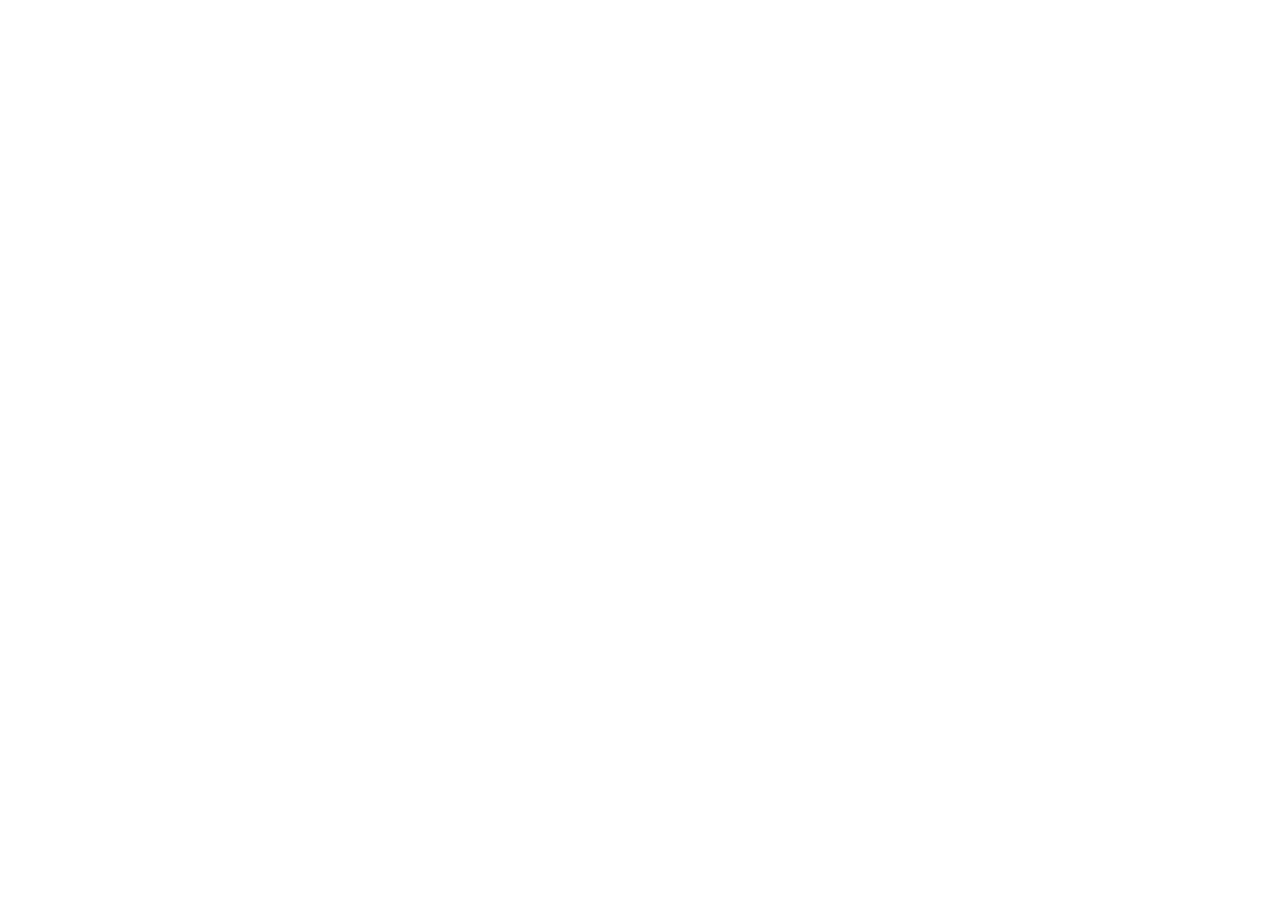
==== hfe-peapod/index.html @ a052212f "Add HFE Peapod redirect" ====
<!doctype html>
<html lang="en">
  <head>
    <meta charset="utf-8">
    <meta http-equiv="refresh" content="0; url=https://d1j7v5u0jmb8lf.cloudfront.net/">
    <meta name="robots" content="noindex">
    <title>HFE Peapod</title>
    <script>location.replace("https://d1j7v5u0jmb8lf.cloudfront.net/");</script>
  </head>
  <body>
    <p>Opening <a href="https://d1j7v5u0jmb8lf.cloudfront.net/">HFE Peapod</a>…</p>
  </body>
</html>
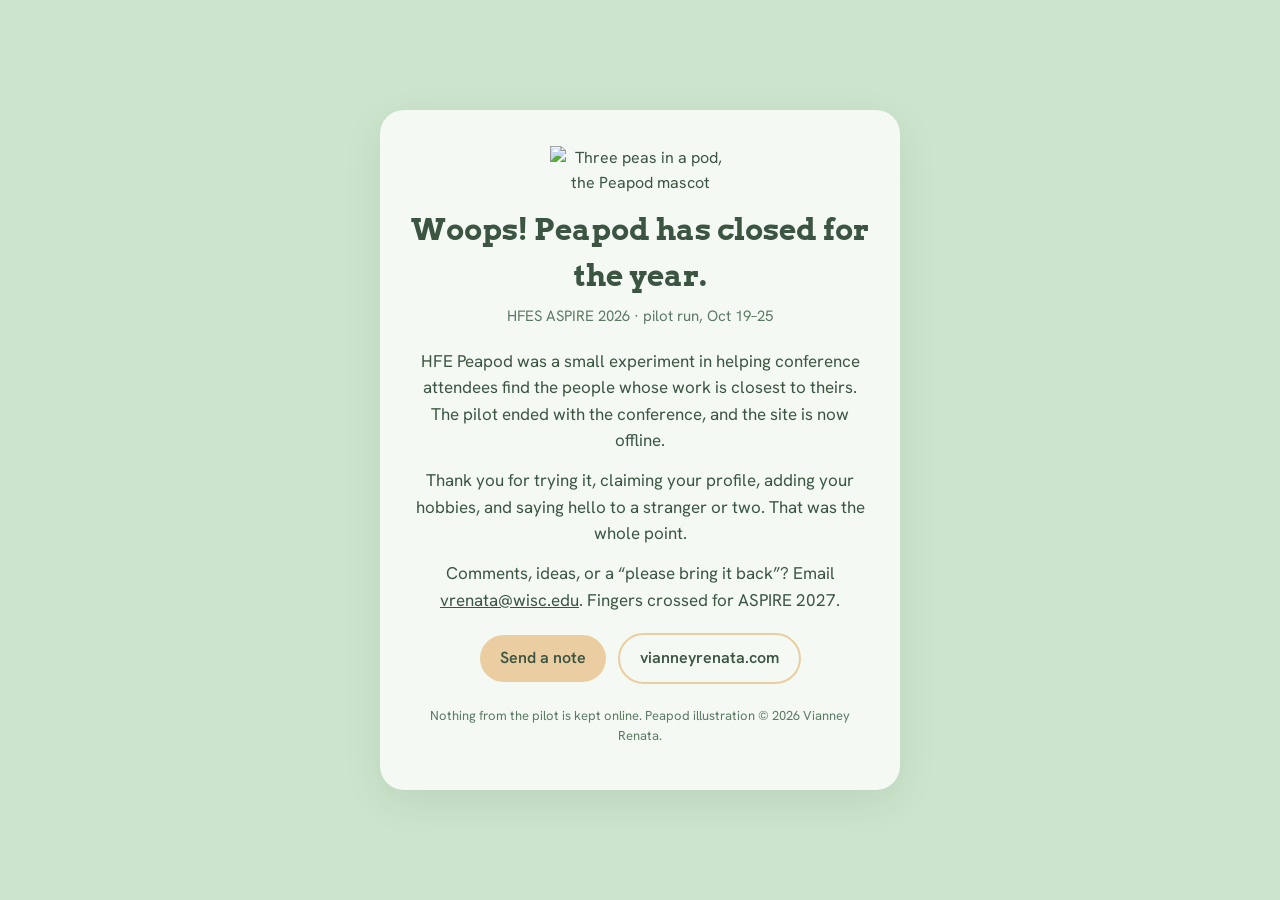
==== commit 2dab122a: "HFE Peapod: closing page after the ASPIRE 2026 pilot (replaces the redirect) Co-Authored-By: Claude " ====
--- a/hfe-peapod/index.html
+++ b/hfe-peapod/index.html
@@ -1,13 +1,40 @@
 <!doctype html>
 <html lang="en">
-  <head>
-    <meta charset="utf-8">
-    <meta http-equiv="refresh" content="0; url=https://d1j7v5u0jmb8lf.cloudfront.net/">
-    <meta name="robots" content="noindex">
-    <title>HFE Peapod</title>
-    <script>location.replace("https://d1j7v5u0jmb8lf.cloudfront.net/");</script>
-  </head>
-  <body>
-    <p>Opening <a href="https://d1j7v5u0jmb8lf.cloudfront.net/">HFE Peapod</a>…</p>
-  </body>
+<head>
+<meta charset="utf-8">
+<meta name="viewport" content="width=device-width, initial-scale=1.0">
+<meta name="robots" content="noindex">
+<title>HFE Peapod — thank you, ASPIRE 2026</title>
+<link rel="preconnect" href="https://fonts.googleapis.com">
+<link rel="preconnect" href="https://fonts.gstatic.com" crossorigin>
+<link href="https://fonts.googleapis.com/css2?family=Arvo:wght@400;700&family=Hanken+Grotesk:wght@400;600&display=swap" rel="stylesheet">
+<style>
+  :root{--bg:#cce4cc;--ink:#3b5542;--card:#f4f9f4;--tan:#eaceA2;--tan2:#ecb865;--muted:#5d7a65}
+  *{box-sizing:border-box}
+  body{margin:0;min-height:100vh;display:flex;align-items:center;justify-content:center;padding:24px;background:var(--bg);color:var(--ink);font-family:'Hanken Grotesk',system-ui,sans-serif;line-height:1.55}
+  .card{max-width:520px;width:100%;background:var(--card);border-radius:24px;padding:36px 30px 30px;text-align:center;box-shadow:0 12px 40px rgba(0,0,0,.08)}
+  img{width:180px;max-width:60%;height:auto;display:block;margin:0 auto 10px}
+  h1{font-family:'Arvo',serif;font-size:30px;margin:0 0 6px}
+  .sub{color:var(--muted);margin:0 0 20px;font-size:15px}
+  p{margin:0 0 14px;font-size:17px}
+  a{color:inherit}
+  .btn{display:inline-block;background:var(--tan);color:var(--ink);text-decoration:none;font-weight:600;border-radius:999px;padding:11px 20px;margin:6px 4px 0}
+  .btn:hover{background:var(--tan2)}
+  .btn.ghost{background:transparent;border:2px solid var(--tan)}
+  .foot{margin-top:22px;font-size:13px;color:var(--muted)}
+</style>
+</head>
+<body>
+  <main class="card">
+    <img src="peapod.png" alt="Three peas in a pod, the Peapod mascot">
+    <h1>Woops! Peapod has closed for the year.</h1>
+    <p class="sub">HFES ASPIRE 2026 · pilot run, Oct 19–25</p>
+    <p>HFE Peapod was a small experiment in helping conference attendees find the people whose work is closest to theirs. The pilot ended with the conference, and the site is now offline.</p>
+    <p>Thank you for trying it, claiming your profile, adding your hobbies, and saying hello to a stranger or two. That was the whole point.</p>
+    <p>Comments, ideas, or a “please bring it back”? Email <a href="mailto:vrenata@wisc.edu?subject=HFE%20Peapod">vrenata@wisc.edu</a>. Fingers crossed for ASPIRE 2027.</p>
+    <a class="btn" href="mailto:vrenata@wisc.edu?subject=HFE%20Peapod">Send a note</a>
+    <a class="btn ghost" href="https://vianneyrenata.com/">vianneyrenata.com</a>
+    <p class="foot">Nothing from the pilot is kept online. Peapod illustration © 2026 Vianney Renata.</p>
+  </main>
+</body>
 </html>
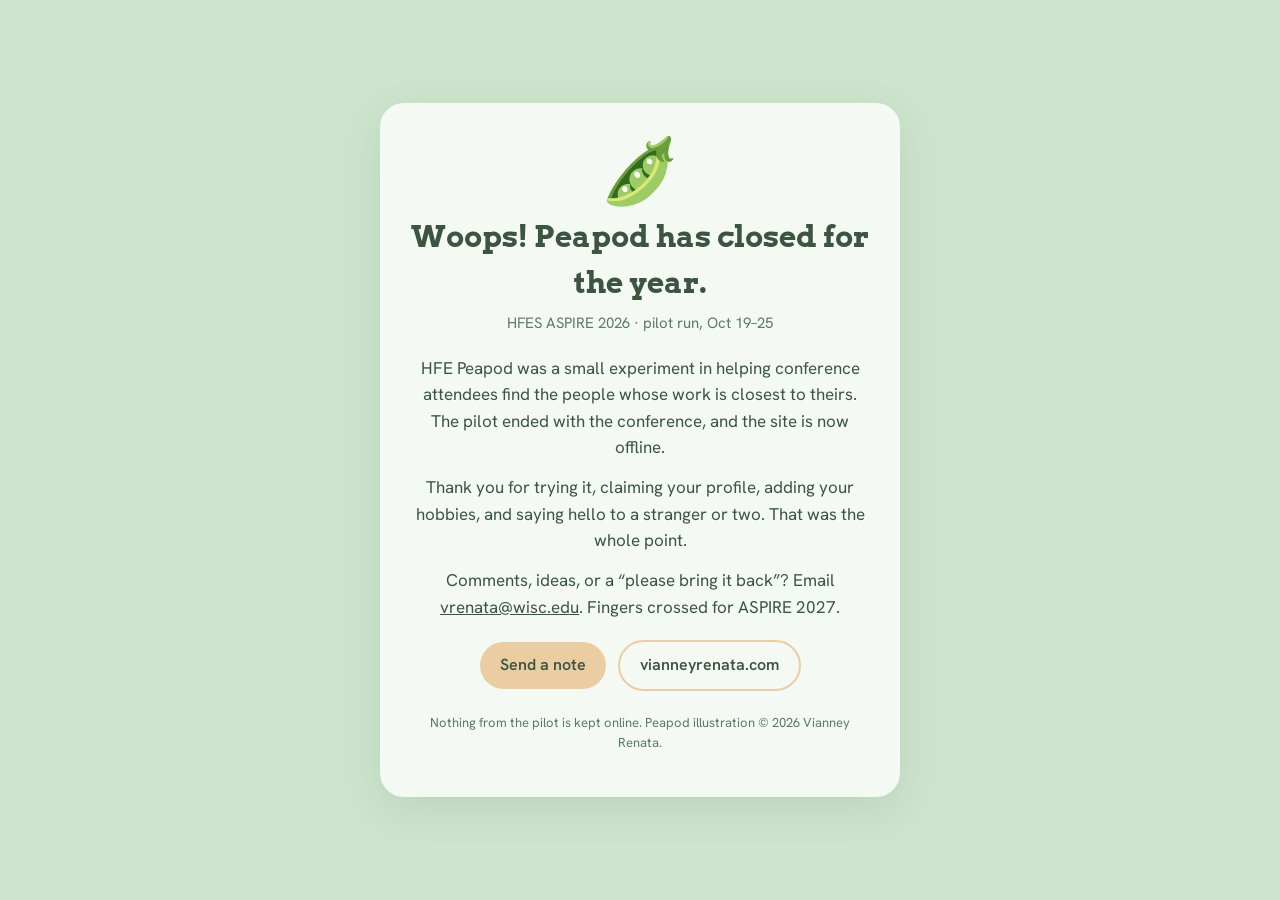
==== commit e4dfbebc: "Add HFE Peapod portfolio page Co-Authored-By: Claude Fable 5.1 <noreply@anthropic.com>" ====
--- a/hfe-peapod/index.html
+++ b/hfe-peapod/index.html
@@ -13,7 +13,7 @@
   *{box-sizing:border-box}
   body{margin:0;min-height:100vh;display:flex;align-items:center;justify-content:center;padding:24px;background:var(--bg);color:var(--ink);font-family:'Hanken Grotesk',system-ui,sans-serif;line-height:1.55}
   .card{max-width:520px;width:100%;background:var(--card);border-radius:24px;padding:36px 30px 30px;text-align:center;box-shadow:0 12px 40px rgba(0,0,0,.08)}
-  img{width:180px;max-width:60%;height:auto;display:block;margin:0 auto 10px}
+  .pea{font-size:64px;line-height:1;margin:0 0 10px}
   h1{font-family:'Arvo',serif;font-size:30px;margin:0 0 6px}
   .sub{color:var(--muted);margin:0 0 20px;font-size:15px}
   p{margin:0 0 14px;font-size:17px}
@@ -26,7 +26,7 @@
 </head>
 <body>
   <main class="card">
-    <img src="peapod.png" alt="Three peas in a pod, the Peapod mascot">
+    <div class="pea" aria-hidden="true">🫛</div>
     <h1>Woops! Peapod has closed for the year.</h1>
     <p class="sub">HFES ASPIRE 2026 · pilot run, Oct 19–25</p>
     <p>HFE Peapod was a small experiment in helping conference attendees find the people whose work is closest to theirs. The pilot ended with the conference, and the site is now offline.</p>
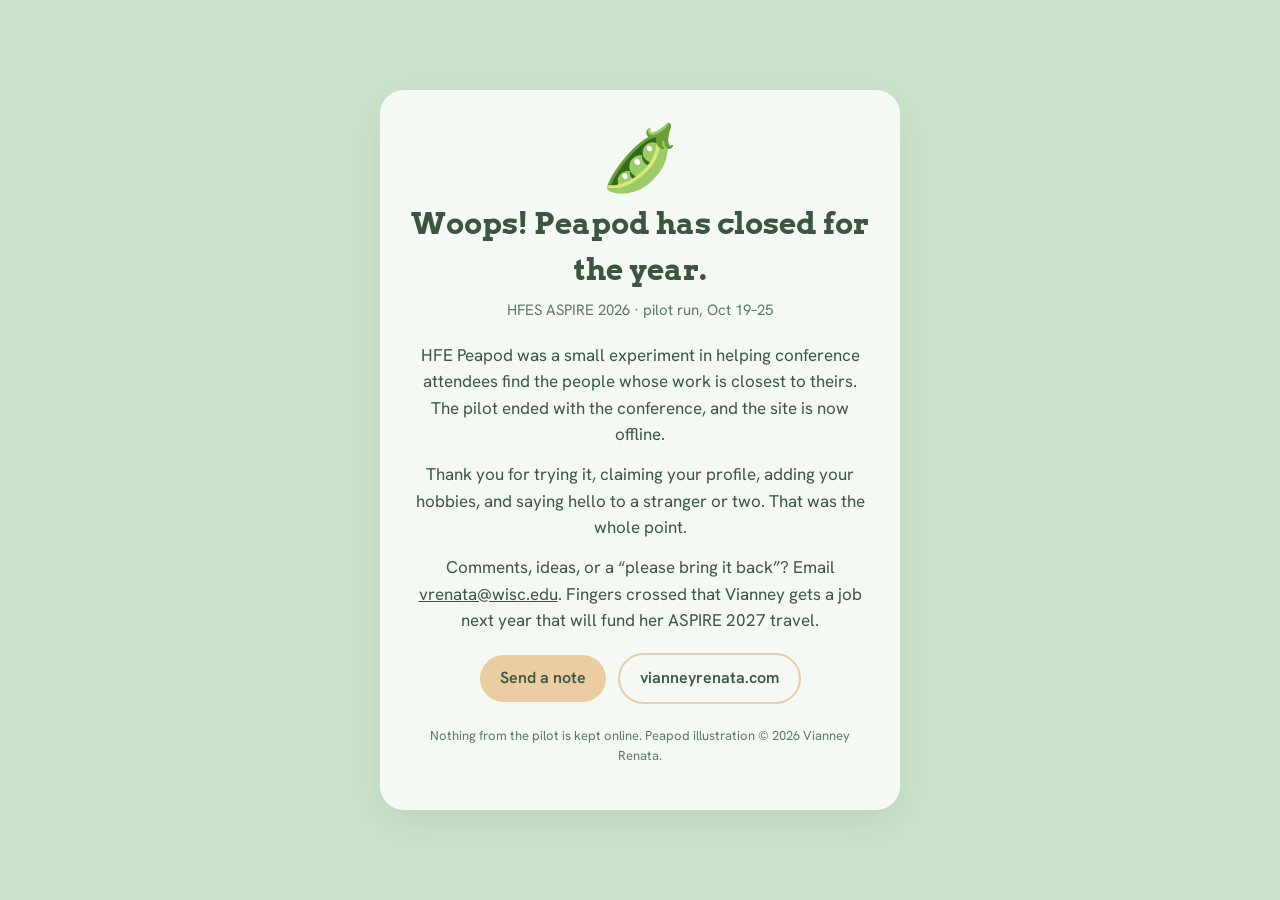
==== commit 28c8a18d: "Closing page: the honest fingers-crossed line; portfolio: no colon in the success-stories sentence C" ====
--- a/hfe-peapod/index.html
+++ b/hfe-peapod/index.html
@@ -31,7 +31,7 @@
     <p class="sub">HFES ASPIRE 2026 · pilot run, Oct 19–25</p>
     <p>HFE Peapod was a small experiment in helping conference attendees find the people whose work is closest to theirs. The pilot ended with the conference, and the site is now offline.</p>
     <p>Thank you for trying it, claiming your profile, adding your hobbies, and saying hello to a stranger or two. That was the whole point.</p>
-    <p>Comments, ideas, or a “please bring it back”? Email <a href="mailto:vrenata@wisc.edu?subject=HFE%20Peapod">vrenata@wisc.edu</a>. Fingers crossed for ASPIRE 2027.</p>
+    <p>Comments, ideas, or a “please bring it back”? Email <a href="mailto:vrenata@wisc.edu?subject=HFE%20Peapod">vrenata@wisc.edu</a>. Fingers crossed that Vianney gets a job next year that will fund her ASPIRE 2027 travel.</p>
     <a class="btn" href="mailto:vrenata@wisc.edu?subject=HFE%20Peapod">Send a note</a>
     <a class="btn ghost" href="https://vianneyrenata.com/">vianneyrenata.com</a>
     <p class="foot">Nothing from the pilot is kept online. Peapod illustration © 2026 Vianney Renata.</p>
